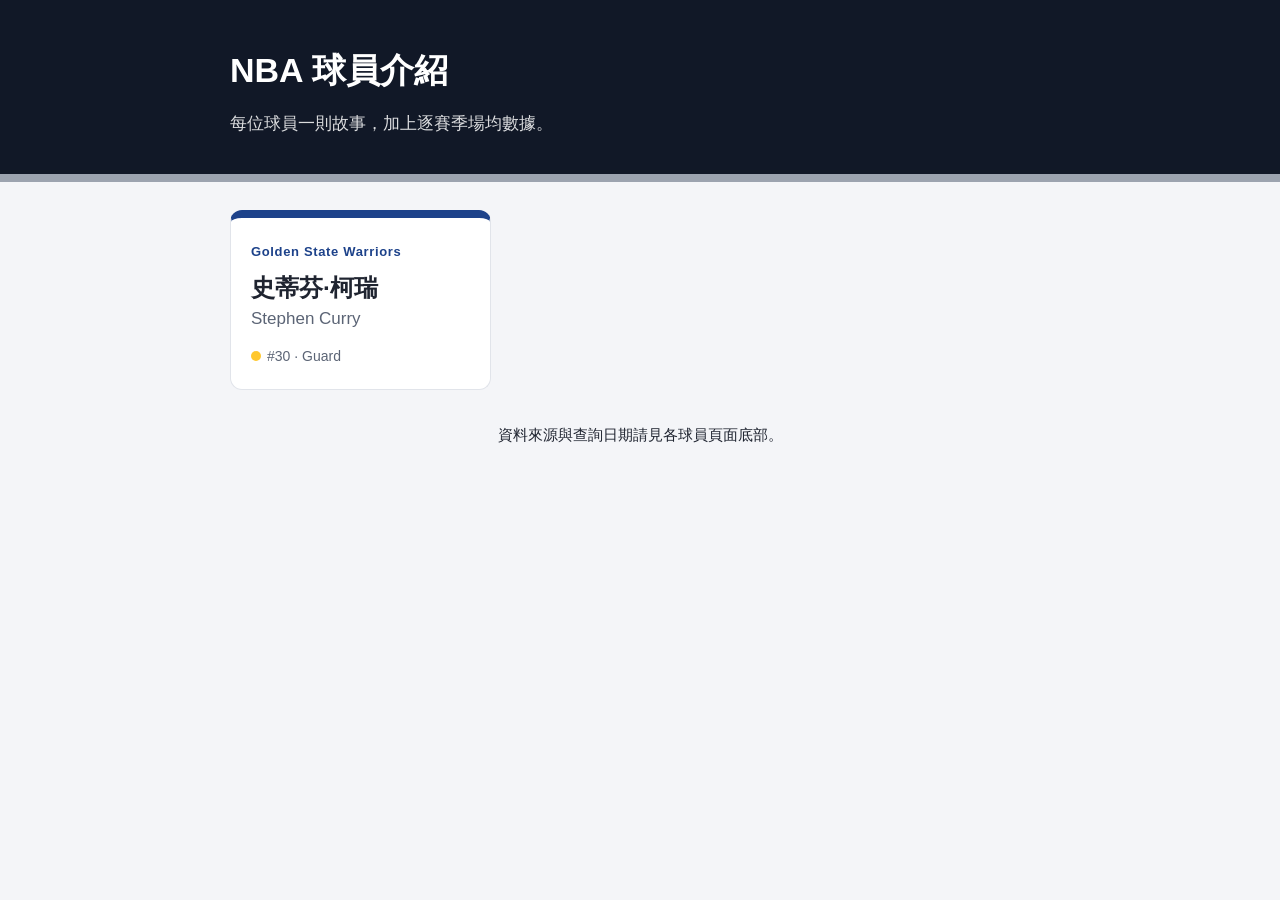
==== index.html @ de6b38ed "Add files via upload" ====
<!DOCTYPE html>
<html lang="zh-Hant">
<head>
  <meta charset="utf-8">
  <meta name="viewport" content="width=device-width, initial-scale=1">
  <title>NBA 球員介紹</title>
  <link rel="stylesheet" href="style.css">
</head>
<body>
  <header class="site-head">
    <div class="wrap">
      <h1>NBA 球員介紹</h1>
      <p>每位球員一則故事，加上逐賽季場均數據。</p>
    </div>
  </header>

  <main class="wrap">
    <ul class="grid">
      <li>
        <a class="card" href="players/stephen-curry.html" style="--team-primary:#1D428A;--team-secondary:#FFC72C">
          <span class="card-team">Golden State Warriors</span>
          <h2>史蒂芬·柯瑞</h2>
          <p class="card-en">Stephen Curry</p>
          <p class="card-meta">#30 · Guard</p>
        </a>
      </li>
    </ul>
  </main>

  <footer class="wrap">
    <p>資料來源與查詢日期請見各球員頁面底部。</p>
  </footer>
</body>
</html>
---- style.css ----
/* 全站共用樣式。新增球員頁面時請勿修改此檔；各頁只在 <head> 設定 --team-primary / --team-secondary。 */
:root {
  --team-primary: #1f2937;
  --team-secondary: #9ca3af;
  --on-primary: #ffffff;
  --text: #1f2430;
  --muted: #5b6475;
  --bg: #f4f5f8;
  --card: #ffffff;
  --line: #e1e4ea;
  --radius: 12px;
}

* { box-sizing: border-box; }

html { -webkit-text-size-adjust: 100%; }

body {
  margin: 0;
  background: var(--bg);
  color: var(--text);
  font-family: "Noto Sans TC", "PingFang TC", "Microsoft JhengHei", "Helvetica Neue", Arial, sans-serif;
  line-height: 1.8;
  font-size: 17px;
}

a { color: var(--team-primary); }

.wrap { max-width: 860px; margin: 0 auto; padding: 0 20px; }

/* ---------- 頁首 ---------- */
.hero {
  background: var(--team-primary);
  color: var(--on-primary);
  border-bottom: 8px solid var(--team-secondary);
  padding: 36px 0 32px;
}
.hero a.back { color: var(--on-primary); opacity: .85; font-size: 15px; text-decoration: none; }
.hero a.back:hover { opacity: 1; text-decoration: underline; }
.hero .team { margin: 18px 0 0; font-size: 15px; letter-spacing: .06em; color: var(--team-secondary); font-weight: 700; }
.hero h1 { margin: 4px 0 0; font-size: 40px; line-height: 1.25; }
.hero .en { margin: 2px 0 0; font-size: 20px; opacity: .92; }
.hero .meta { margin: 12px 0 0; font-size: 16px; opacity: .92; }

/* ---------- 區塊 ---------- */
main.wrap { padding-top: 28px; padding-bottom: 8px; }

section.block {
  background: var(--card);
  border: 1px solid var(--line);
  border-radius: var(--radius);
  padding: 24px 26px;
  margin: 0 0 22px;
}
section.block > h2 {
  margin: 0 0 14px;
  font-size: 22px;
  padding-left: 12px;
  border-left: 6px solid var(--team-secondary);
}

/* 基本資料 */
.info { display: grid; grid-template-columns: 7em 1fr; gap: 8px 14px; margin: 0; }
.info dt { color: var(--muted); }
.info dd { margin: 0; }

/* 榮譽 */
.honors { margin: 0; padding-left: 1.2em; }
.honors li { margin: 4px 0; }

/* 故事 */
.story h3 {
  margin: 28px 0 6px;
  font-size: 19px;
  color: var(--team-primary);
}
.story h3:first-of-type { margin-top: 4px; }
.story p { margin: 0 0 14px; }

/* 數據（展開區塊） */
details.stats { border: 1px solid var(--line); border-radius: 10px; overflow: hidden; }
details.stats > summary {
  cursor: pointer;
  list-style: none;
  padding: 14px 18px;
  font-weight: 700;
  background: var(--team-primary);
  color: var(--on-primary);
  display: flex; justify-content: space-between; align-items: center;
}
details.stats > summary::-webkit-details-marker { display: none; }
details.stats > summary::after { content: "＋ 展開"; font-size: 14px; color: var(--team-secondary); }
details.stats[open] > summary::after { content: "－ 收合"; }
.table-wrap { overflow-x: auto; }
table.stats-table { border-collapse: collapse; width: 100%; min-width: 760px; font-size: 15px; font-variant-numeric: tabular-nums; }
.stats-table th, .stats-table td { padding: 8px 10px; text-align: right; border-bottom: 1px solid var(--line); white-space: nowrap; }
.stats-table th:first-child, .stats-table td:first-child,
.stats-table th:nth-child(2), .stats-table td:nth-child(2) { text-align: left; }
.stats-table thead th { background: #eef0f5; position: sticky; top: 0; }
.stats-table tbody tr:nth-child(even) { background: #fafbfc; }
.stats-table tbody tr.career td { font-weight: 700; background: #eef0f5; border-top: 2px solid var(--team-primary); }
.stats-note { margin: 10px 4px 14px; font-size: 14px; color: var(--muted); }

/* 資料來源 */
.sources { font-size: 14px; color: var(--muted); }
.sources ul { padding-left: 1.2em; margin: 8px 0; }
.sources li { margin: 3px 0; word-break: break-all; }

/* 頁尾 */
footer.wrap { padding-top: 8px; padding-bottom: 40px; text-align: center; font-size: 15px; }

/* ---------- 首頁 ---------- */
.site-head { background: #111827; color: #fff; padding: 40px 0 34px; border-bottom: 8px solid #9ca3af; }
.site-head h1 { margin: 0; font-size: 34px; }
.site-head p { margin: 8px 0 0; opacity: .85; }

.grid { display: grid; grid-template-columns: repeat(auto-fill, minmax(240px, 1fr)); gap: 18px; padding: 0; margin: 0; list-style: none; }
a.card {
  display: block;
  text-decoration: none;
  color: var(--text);
  background: var(--card);
  border: 1px solid var(--line);
  border-top: 8px solid var(--team-primary);
  border-radius: var(--radius);
  padding: 18px 20px 20px;
  transition: transform .15s ease, box-shadow .15s ease;
}
a.card:hover { transform: translateY(-3px); box-shadow: 0 8px 20px rgba(0,0,0,.10); }
a.card .card-team { font-size: 13px; font-weight: 700; color: var(--team-primary); letter-spacing: .05em; }
a.card h2 { margin: 6px 0 0; font-size: 24px; line-height: 1.3; }
a.card .card-en { margin: 0; color: var(--muted); }
a.card .card-meta { margin: 10px 0 0; font-size: 14px; color: var(--muted); }
a.card .card-meta::before { content: ""; display: inline-block; width: 10px; height: 10px; background: var(--team-secondary); border-radius: 50%; margin-right: 6px; }

/* ---------- 手機 ---------- */
@media (max-width: 600px) {
  body { font-size: 16px; }
  .hero h1 { font-size: 32px; }
  section.block { padding: 20px 18px; }
  .info { grid-template-columns: 5.5em 1fr; }
}
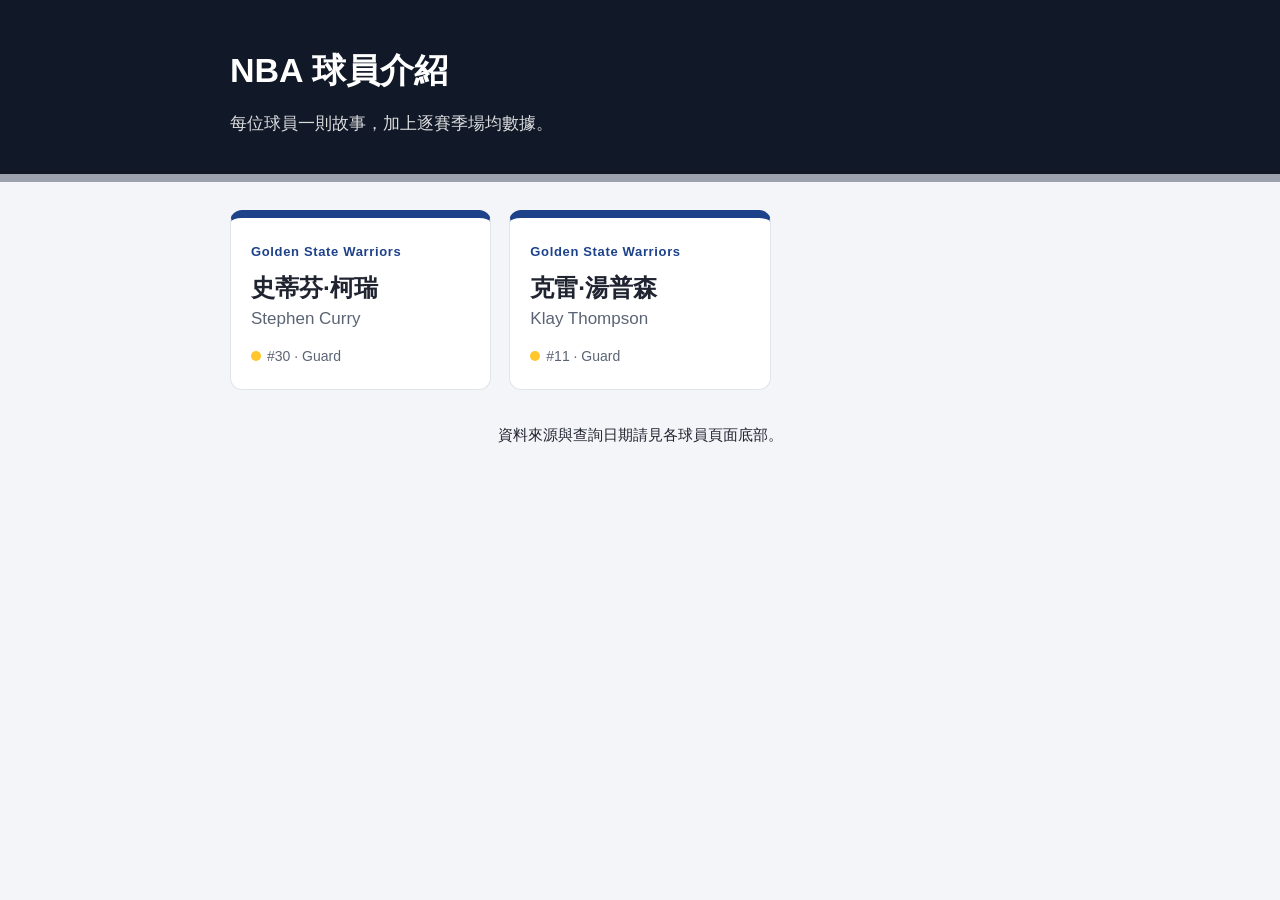
==== commit 579b166e: "Add Klay Thompson card to player list" ====
--- a/index.html
+++ b/index.html
@@ -24,6 +24,14 @@
           <p class="card-meta">#30 · Guard</p>
         </a>
       </li>
+      <li>
+        <a class="card" href="players/klay-thompson.html" style="--team-primary:#1D428A;--team-secondary:#FFC72C">
+          <span class="card-team">Golden State Warriors</span>
+          <h2>克雷·湯普森</h2>
+          <p class="card-en">Klay Thompson</p>
+          <p class="card-meta">#11 · Guard</p>
+        </a>
+      </li>
     </ul>
   </main>
 
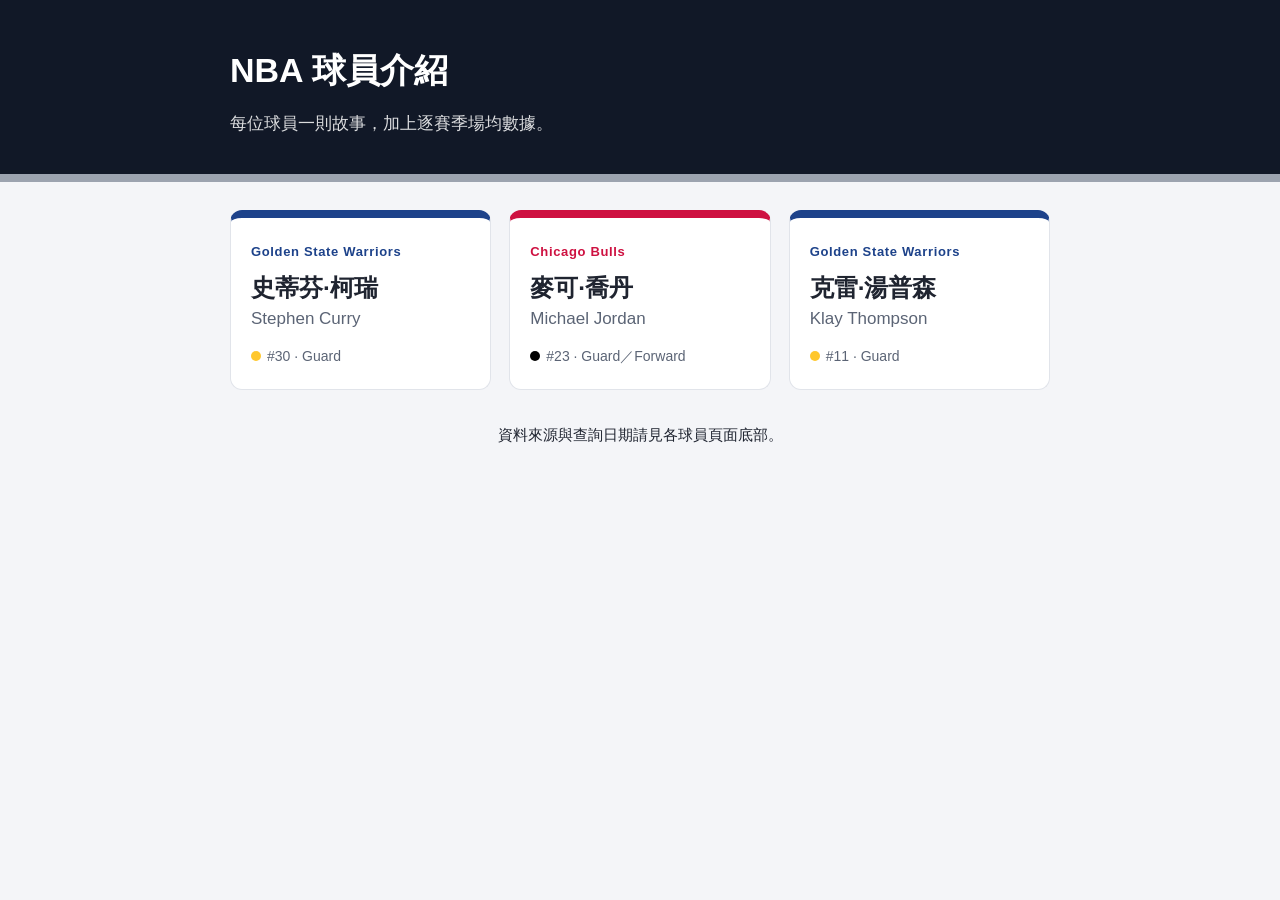
==== commit 2be5b495: "Add Michael Jordan card to player list" ====
--- a/index.html
+++ b/index.html
@@ -25,14 +25,21 @@
         </a>
       </li>
       <li>
+        <a class="card" href="players/michael-jordan.html" style="--team-primary:#CE1141;--team-secondary:#000000">
+          <span class="card-team">Chicago Bulls</span>
+          <h2>麥可·喬丹</h2>
+          <p class="card-en">Michael Jordan</p>
+          <p class="card-meta">#23 · Guard／Forward</p>
+        </a>
+      </li>
+      <li>
         <a class="card" href="players/klay-thompson.html" style="--team-primary:#1D428A;--team-secondary:#FFC72C">
           <span class="card-team">Golden State Warriors</span>
           <h2>克雷·湯普森</h2>
           <p class="card-en">Klay Thompson</p>
           <p class="card-meta">#11 · Guard</p>
         </a>
-      </li>
-    </ul>
+      </li>    </ul>
   </main>
 
   <footer class="wrap">
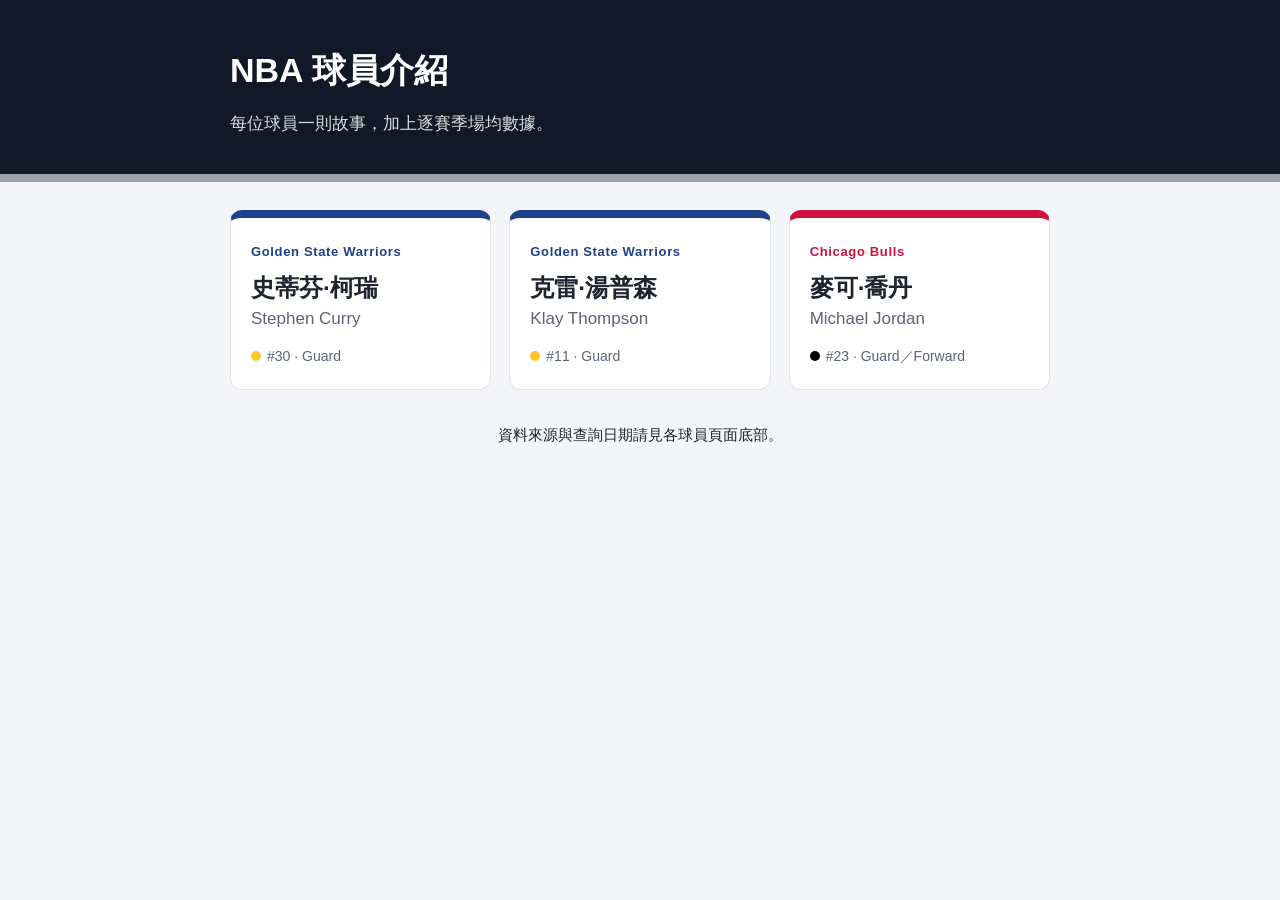
==== commit c4436751: "Eliminate duplicate entry for Klay Thompson" ====
--- a/index.html
+++ b/index.html
@@ -25,6 +25,14 @@
         </a>
       </li>
       <li>
+        <a class="card" href="players/klay-thompson.html" style="--team-primary:#1D428A;--team-secondary:#FFC72C">
+          <span class="card-team">Golden State Warriors</span>
+          <h2>克雷·湯普森</h2>
+          <p class="card-en">Klay Thompson</p>
+          <p class="card-meta">#11 · Guard</p>
+        </a>
+      </li>
+      <li>
         <a class="card" href="players/michael-jordan.html" style="--team-primary:#CE1141;--team-secondary:#000000">
           <span class="card-team">Chicago Bulls</span>
           <h2>麥可·喬丹</h2>
@@ -32,14 +40,7 @@
           <p class="card-meta">#23 · Guard／Forward</p>
         </a>
       </li>
-      <li>
-        <a class="card" href="players/klay-thompson.html" style="--team-primary:#1D428A;--team-secondary:#FFC72C">
-          <span class="card-team">Golden State Warriors</span>
-          <h2>克雷·湯普森</h2>
-          <p class="card-en">Klay Thompson</p>
-          <p class="card-meta">#11 · Guard</p>
-        </a>
-      </li>    </ul>
+    </ul>
   </main>
 
   <footer class="wrap">
